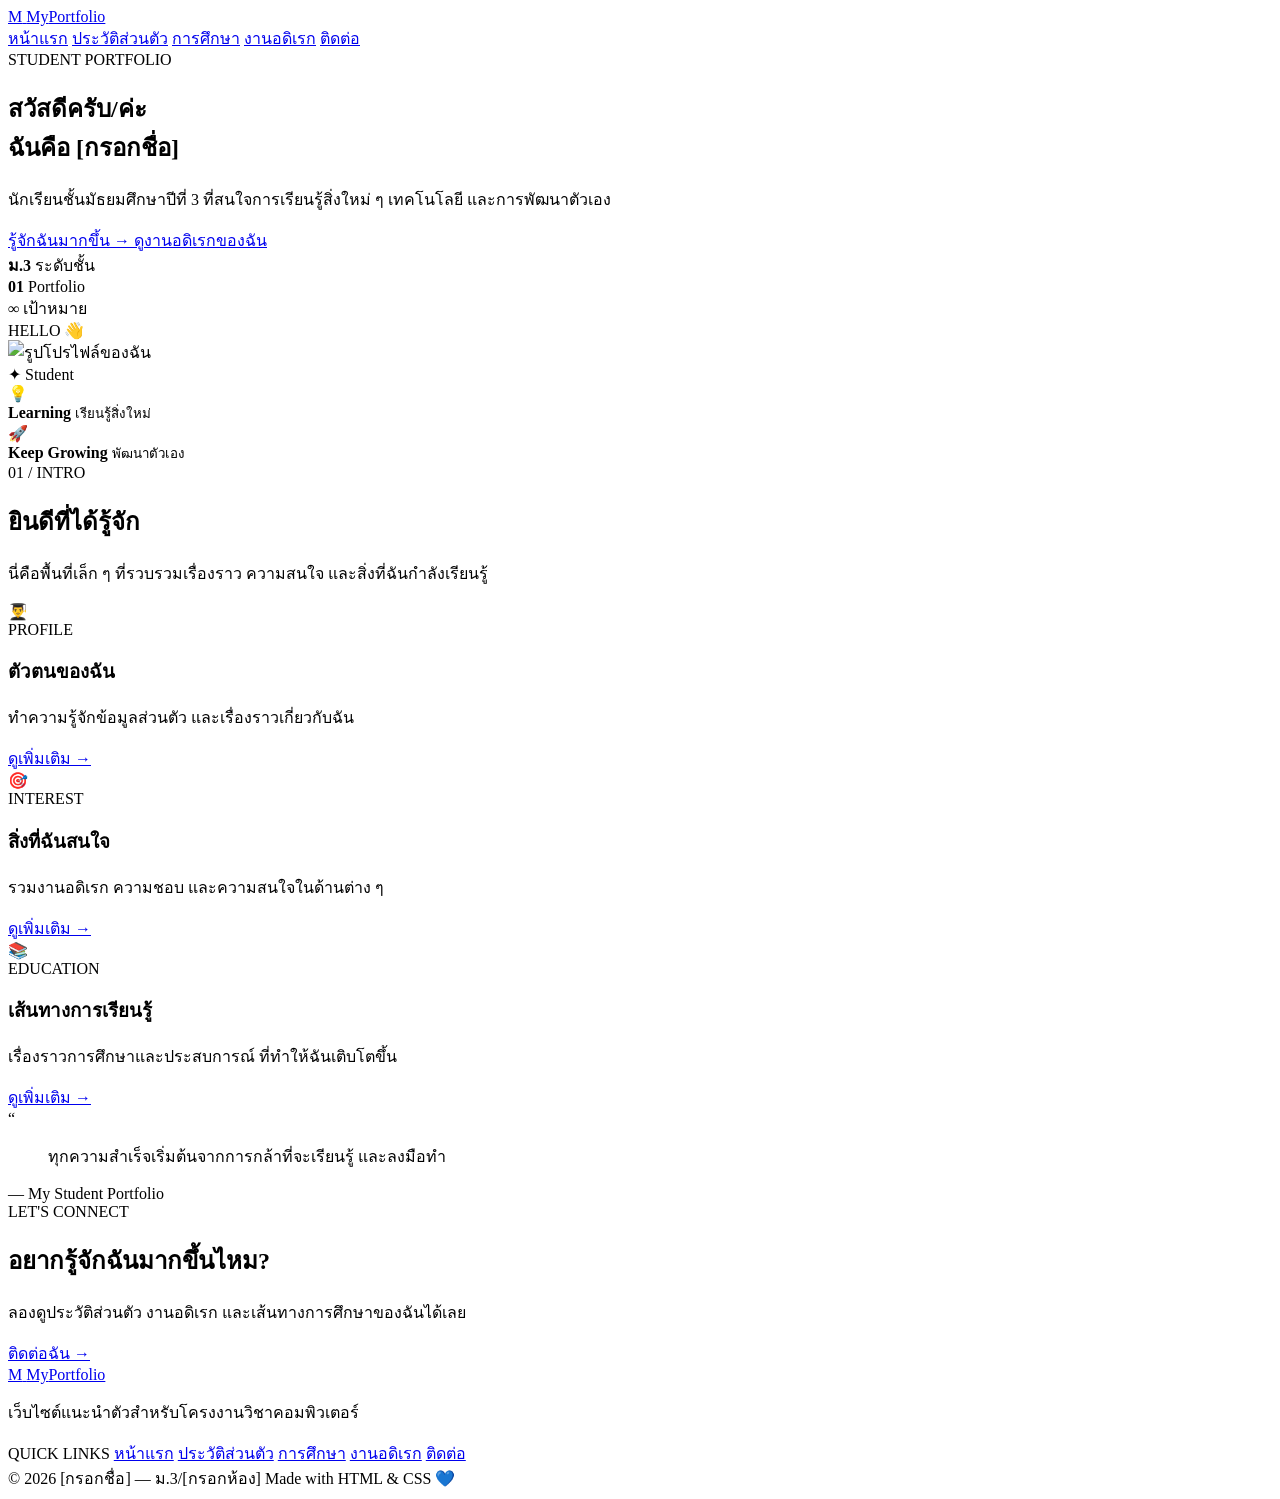
==== index.html @ 6205db33 "Create index.html" ====
<!DOCTYPE html>
<html lang="th">
<head>
    <meta charset="UTF-8">
    <meta name="viewport" content="width=device-width, initial-scale=1.0">
    <meta name="description" content="เว็บไซต์ Portfolio ส่วนตัวของนักเรียนชั้นมัธยมศึกษาปีที่ 3">
    <title>My Portfolio | หน้าแรก</title>
    <link rel="stylesheet" href="style.css">
</head>

<body>

    <header class="site-header">
        <nav class="navbar">
            <a href="index.html" class="logo">
                <span class="logo-mark">M</span>
                <span>My<span>Portfolio</span></span>
            </a>

            <div class="nav-links">
                <a href="index.html" class="active">หน้าแรก</a>
                <a href="profile.html">ประวัติส่วนตัว</a>
                <a href="education.html">การศึกษา</a>
                <a href="hobby.html">งานอดิเรก</a>
                <a href="contact.html">ติดต่อ</a>
            </div>
        </nav>
    </header>

    <main>

        <section class="hero section">
            <div class="hero-content">
                <div class="eyebrow">
                    <span class="status-dot"></span>
                    STUDENT PORTFOLIO
                </div>

                <h1>
                    สวัสดีครับ/ค่ะ<br>
                    ฉันคือ <span>[กรอกชื่อ]</span>
                </h1>

                <p class="hero-description">
                    นักเรียนชั้นมัธยมศึกษาปีที่ 3
                    ที่สนใจการเรียนรู้สิ่งใหม่ ๆ
                    เทคโนโลยี และการพัฒนาตัวเอง
                </p>

                <div class="hero-buttons">
                    <a href="profile.html" class="btn btn-primary">
                        รู้จักฉันมากขึ้น
                        <span>→</span>
                    </a>

                    <a href="hobby.html" class="btn btn-outline">
                        ดูงานอดิเรกของฉัน
                    </a>
                </div>

                <div class="hero-mini-stats">
                    <div>
                        <strong>ม.3</strong>
                        <span>ระดับชั้น</span>
                    </div>

                    <div>
                        <strong>01</strong>
                        <span>Portfolio</span>
                    </div>

                    <div>
                        <strong>∞</strong>
                        <span>เป้าหมาย</span>
                    </div>
                </div>
            </div>

            <div class="hero-visual">

                <div class="circle-decoration circle-one"></div>
                <div class="circle-decoration circle-two"></div>

                <div class="profile-frame">
                    <div class="profile-label">HELLO 👋</div>

                    <img
                        src="https://placehold.co/520x620/E3F2FD/0D47A1?text=PROFILE"
                        alt="รูปโปรไฟล์ของฉัน"
                    >

                    <div class="profile-badge">
                        <span>✦</span>
                        Student
                    </div>
                </div>

                <div class="floating-card card-top">
                    <span class="floating-icon">💡</span>
                    <div>
                        <strong>Learning</strong>
                        <small>เรียนรู้สิ่งใหม่</small>
                    </div>
                </div>

                <div class="floating-card card-bottom">
                    <span class="floating-icon">🚀</span>
                    <div>
                        <strong>Keep Growing</strong>
                        <small>พัฒนาตัวเอง</small>
                    </div>
                </div>

            </div>
        </section>

        <section class="quick-intro section-small">
            <div class="section-heading centered">
                <span class="section-number">01 / INTRO</span>
                <h2>ยินดีที่ได้รู้จัก</h2>
                <p>
                    นี่คือพื้นที่เล็ก ๆ ที่รวบรวมเรื่องราว
                    ความสนใจ และสิ่งที่ฉันกำลังเรียนรู้
                </p>
            </div>

            <div class="highlight-grid">

                <article class="highlight-card highlight-blue">
                    <span class="card-icon">👨‍🎓</span>
                    <div>
                        <span class="card-label">PROFILE</span>
                        <h3>ตัวตนของฉัน</h3>
                        <p>
                            ทำความรู้จักข้อมูลส่วนตัว
                            และเรื่องราวเกี่ยวกับฉัน
                        </p>
                    </div>
                    <a href="profile.html" class="arrow-link">
                        ดูเพิ่มเติม →
                    </a>
                </article>

                <article class="highlight-card highlight-light">
                    <span class="card-icon">🎯</span>
                    <div>
                        <span class="card-label">INTEREST</span>
                        <h3>สิ่งที่ฉันสนใจ</h3>
                        <p>
                            รวมงานอดิเรก ความชอบ
                            และความสนใจในด้านต่าง ๆ
                        </p>
                    </div>
                    <a href="hobby.html" class="arrow-link">
                        ดูเพิ่มเติม →
                    </a>
                </article>

                <article class="highlight-card highlight-dark">
                    <span class="card-icon">📚</span>
                    <div>
                        <span class="card-label">EDUCATION</span>
                        <h3>เส้นทางการเรียนรู้</h3>
                        <p>
                            เรื่องราวการศึกษาและประสบการณ์
                            ที่ทำให้ฉันเติบโตขึ้น
                        </p>
                    </div>
                    <a href="education.html" class="arrow-link">
                        ดูเพิ่มเติม →
                    </a>
                </article>

            </div>
        </section>

        <section class="quote-section">
            <div class="quote-content">
                <span class="quote-mark">“</span>
                <blockquote>
                    ทุกความสำเร็จเริ่มต้นจากการกล้าที่จะเรียนรู้
                    และลงมือทำ
                </blockquote>
                <span class="quote-author">— My Student Portfolio</span>
            </div>
        </section>

        <section class="cta-section section">
            <div>
                <span class="section-number light-number">LET'S CONNECT</span>
                <h2>อยากรู้จักฉันมากขึ้นไหม?</h2>
                <p>
                    ลองดูประวัติส่วนตัว งานอดิเรก
                    และเส้นทางการศึกษาของฉันได้เลย
                </p>
            </div>

            <a href="contact.html" class="btn btn-white">
                ติดต่อฉัน →
            </a>
        </section>

    </main>

    <footer class="footer">
        <div class="footer-main">
            <div>
                <a href="index.html" class="logo footer-logo">
                    <span class="logo-mark">M</span>
                    <span>My<span>Portfolio</span></span>
                </a>
                <p>
                    เว็บไซต์แนะนำตัวสำหรับโครงงานวิชาคอมพิวเตอร์
                </p>
            </div>

            <div class="footer-links">
                <span>QUICK LINKS</span>
                <a href="index.html">หน้าแรก</a>
                <a href="profile.html">ประวัติส่วนตัว</a>
                <a href="education.html">การศึกษา</a>
                <a href="hobby.html">งานอดิเรก</a>
                <a href="contact.html">ติดต่อ</a>
            </div>
        </div>

        <div class="footer-bottom">
            <span>© 2026 [กรอกชื่อ] — ม.3/[กรอกห้อง]</span>
            <span>Made with HTML & CSS 💙</span>
        </div>
    </footer>

</body>
</html>
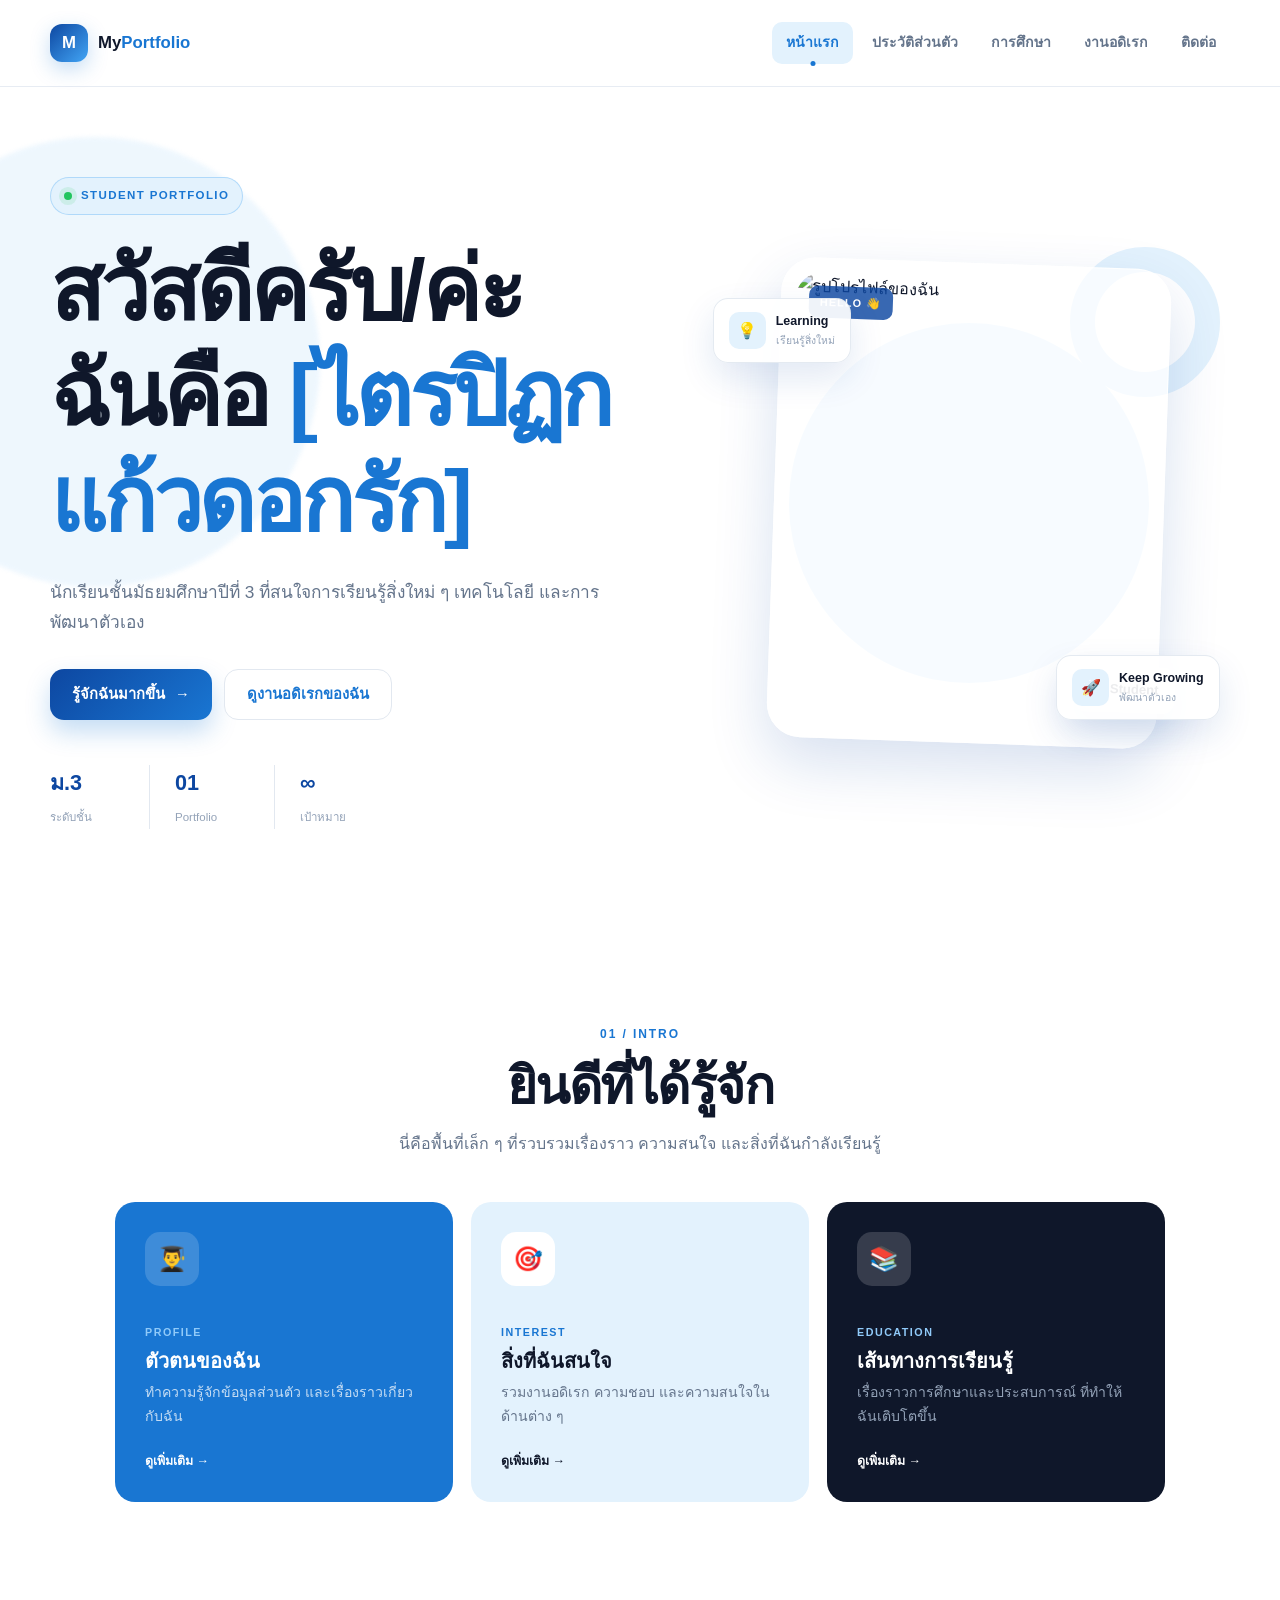
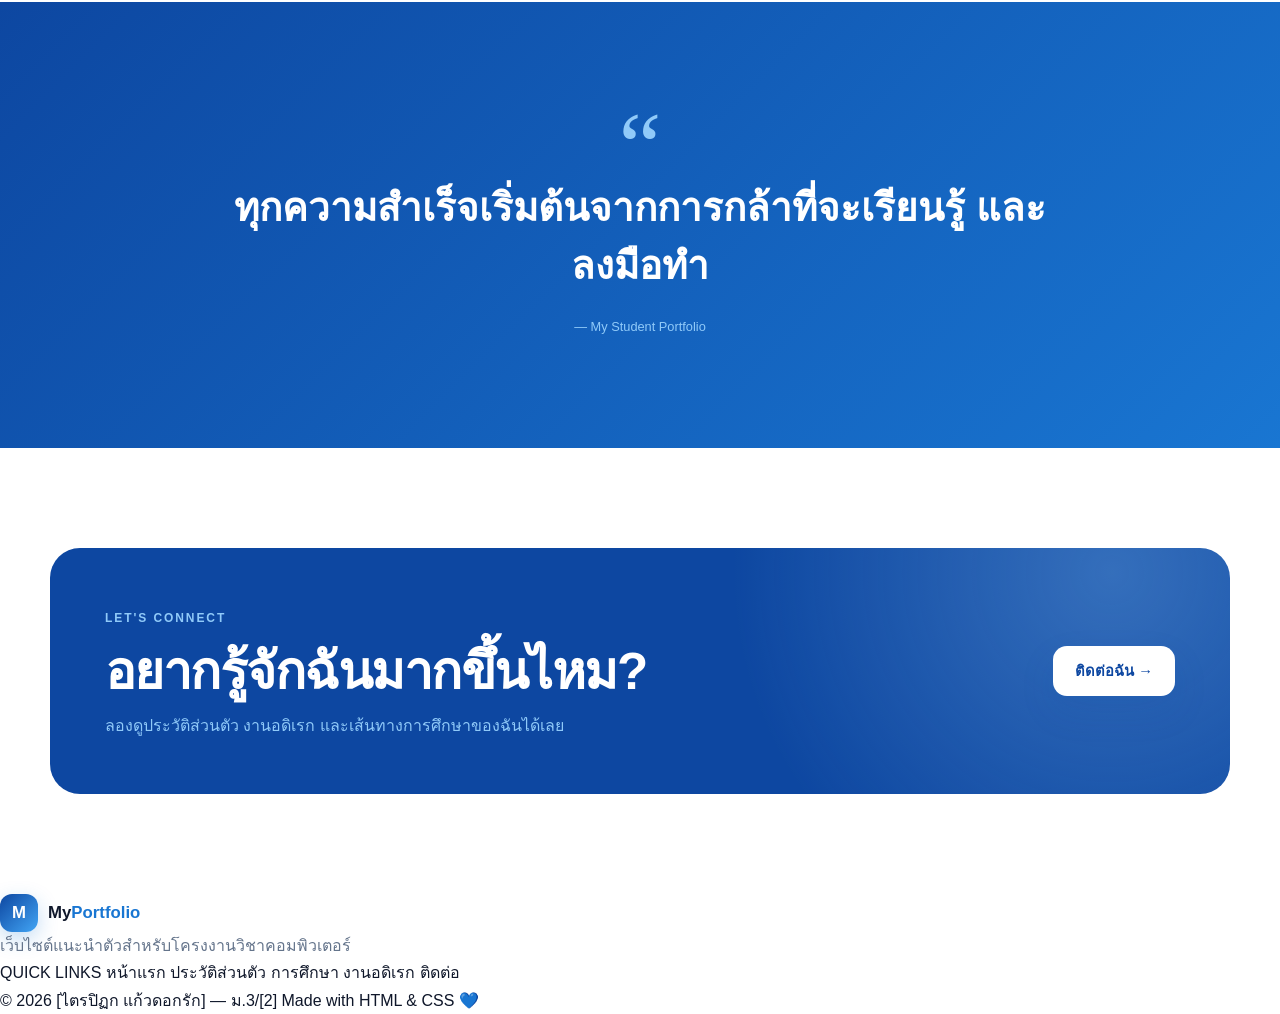
==== commit 35d1e071: "Update index.html" ====
--- a/index.html
+++ b/index.html
@@ -38,7 +38,7 @@
 
                 <h1>
                     สวัสดีครับ/ค่ะ<br>
-                    ฉันคือ <span>[กรอกชื่อ]</span>
+                    ฉันคือ <span>[ไตรปิฏก แก้วดอกรัก]</span>
                 </h1>
 
                 <p class="hero-description">
@@ -225,7 +225,7 @@
         </div>
 
         <div class="footer-bottom">
-            <span>© 2026 [กรอกชื่อ] — ม.3/[กรอกห้อง]</span>
+            <span>© 2026 [ไตรปิฏก แก้วดอกรัก] — ม.3/[2]</span>
             <span>Made with HTML & CSS 💙</span>
         </div>
     </footer>
--- a/style.css
+++ b/style.css
@@ -0,0 +1,877 @@
+/* =========================================================
+   MY PORTFOLIO
+   Modern Student Portfolio Website
+   HTML5 + CSS3
+   ========================================================= */
+
+
+/* =========================================================
+   01. VARIABLES
+   ========================================================= */
+
+:root {
+    --blue-900: #0D47A1;
+    --blue-800: #1565C0;
+    --blue-700: #1976D2;
+    --blue-500: #42A5F5;
+    --blue-300: #90CAF9;
+    --blue-100: #E3F2FD;
+
+    --white: #FFFFFF;
+    --gray-50: #F8FAFC;
+    --gray-100: #F1F5F9;
+    --gray-200: #E2E8F0;
+    --gray-400: #94A3B8;
+    --gray-500: #64748B;
+    --gray-700: #334155;
+    --gray-900: #0F172A;
+
+    --shadow-sm: 0 4px 15px rgba(13, 71, 161, 0.08);
+    --shadow-md: 0 15px 35px rgba(13, 71, 161, 0.12);
+    --shadow-lg: 0 25px 60px rgba(13, 71, 161, 0.16);
+
+    --radius-sm: 12px;
+    --radius-md: 20px;
+    --radius-lg: 30px;
+
+    --max-width: 1180px;
+
+    --transition: 0.3s ease;
+}
+
+
+/* =========================================================
+   02. RESET
+   ========================================================= */
+
+* {
+    margin: 0;
+    padding: 0;
+    box-sizing: border-box;
+}
+
+html {
+    scroll-behavior: smooth;
+}
+
+body {
+    font-family:
+        "Segoe UI",
+        Tahoma,
+        Arial,
+        sans-serif;
+
+    color: var(--gray-900);
+    background: var(--white);
+    line-height: 1.7;
+    overflow-x: hidden;
+}
+
+img {
+    display: block;
+    max-width: 100%;
+}
+
+a {
+    color: inherit;
+    text-decoration: none;
+}
+
+button,
+a {
+    -webkit-tap-highlight-color: transparent;
+}
+
+::selection {
+    color: var(--white);
+    background: var(--blue-700);
+}
+
+
+/* =========================================================
+   03. GLOBAL
+   ========================================================= */
+
+.section {
+    width: min(100% - 40px, var(--max-width));
+    margin-inline: auto;
+}
+
+.section-small {
+    width: min(100% - 40px, 1050px);
+    margin-inline: auto;
+}
+
+.section-number {
+    display: inline-block;
+    margin-bottom: 12px;
+
+    color: var(--blue-700);
+    font-size: 0.75rem;
+    font-weight: 800;
+    letter-spacing: 0.16em;
+}
+
+.light-number {
+    color: var(--blue-300);
+}
+
+.section-heading {
+    margin-bottom: 45px;
+}
+
+.section-heading.centered {
+    max-width: 650px;
+    margin-inline: auto;
+    text-align: center;
+}
+
+.section-heading h2,
+.section-heading h3 {
+    margin-bottom: 12px;
+}
+
+.section-heading p {
+    color: var(--gray-500);
+}
+
+h1,
+h2,
+h3 {
+    line-height: 1.2;
+}
+
+h1 {
+    font-size: clamp(2.8rem, 7vw, 5.5rem);
+    letter-spacing: -0.04em;
+}
+
+h2 {
+    font-size: clamp(2rem, 4vw, 3.3rem);
+    letter-spacing: -0.03em;
+}
+
+h3 {
+    font-size: 1.25rem;
+}
+
+p {
+    color: var(--gray-500);
+}
+
+
+/* =========================================================
+   04. NAVIGATION
+   ========================================================= */
+
+.site-header {
+    position: sticky;
+    top: 0;
+    z-index: 1000;
+
+    padding: 14px 20px;
+
+    background: rgba(255, 255, 255, 0.82);
+    border-bottom: 1px solid rgba(226, 232, 240, 0.8);
+
+    backdrop-filter: blur(18px);
+    -webkit-backdrop-filter: blur(18px);
+}
+
+.navbar {
+    width: min(100%, var(--max-width));
+    min-height: 58px;
+    margin-inline: auto;
+
+    display: flex;
+    align-items: center;
+    justify-content: space-between;
+    gap: 25px;
+}
+
+.logo {
+    display: inline-flex;
+    align-items: center;
+    gap: 10px;
+
+    color: var(--gray-900);
+    font-size: 1.05rem;
+    font-weight: 800;
+    white-space: nowrap;
+}
+
+.logo > span:last-child > span {
+    color: var(--blue-700);
+}
+
+.logo-mark {
+    width: 38px;
+    height: 38px;
+
+    display: grid;
+    place-items: center;
+
+    color: var(--white);
+    background: linear-gradient(
+        135deg,
+        var(--blue-900),
+        var(--blue-500)
+    );
+
+    border-radius: 12px;
+
+    box-shadow:
+        0 7px 20px rgba(25, 118, 210, 0.25);
+}
+
+.nav-links {
+    display: flex;
+    align-items: center;
+    gap: 5px;
+}
+
+.nav-links a {
+    position: relative;
+
+    padding: 9px 14px;
+
+    color: var(--gray-500);
+    font-size: 0.88rem;
+    font-weight: 600;
+
+    border-radius: 10px;
+
+    transition:
+        color var(--transition),
+        background var(--transition);
+}
+
+.nav-links a:hover,
+.nav-links a.active {
+    color: var(--blue-700);
+    background: var(--blue-100);
+}
+
+.nav-links a.active::after {
+    content: "";
+
+    position: absolute;
+    left: 50%;
+    bottom: -2px;
+
+    width: 5px;
+    height: 5px;
+
+    background: var(--blue-700);
+    border-radius: 50%;
+
+    transform: translateX(-50%);
+}
+
+
+/* =========================================================
+   05. BUTTONS
+   ========================================================= */
+
+.btn {
+    min-height: 50px;
+    padding: 12px 22px;
+
+    display: inline-flex;
+    align-items: center;
+    justify-content: center;
+    gap: 10px;
+
+    border-radius: 14px;
+
+    font-weight: 700;
+    font-size: 0.92rem;
+
+    transition:
+        transform var(--transition),
+        box-shadow var(--transition),
+        background var(--transition),
+        color var(--transition);
+}
+
+.btn:hover {
+    transform: translateY(-3px);
+}
+
+.btn-primary {
+    color: var(--white);
+
+    background:
+        linear-gradient(
+            135deg,
+            var(--blue-900),
+            var(--blue-700)
+        );
+
+    box-shadow:
+        0 12px 25px rgba(25, 118, 210, 0.25);
+}
+
+.btn-primary:hover {
+    box-shadow:
+        0 17px 32px rgba(25, 118, 210, 0.32);
+}
+
+.btn-outline {
+    color: var(--blue-700);
+    background: var(--white);
+    border: 1px solid var(--gray-200);
+}
+
+.btn-outline:hover {
+    border-color: var(--blue-300);
+    background: var(--blue-100);
+}
+
+.btn-white {
+    color: var(--blue-900);
+    background: var(--white);
+
+    box-shadow: var(--shadow-md);
+}
+
+.btn-white:hover {
+    background: var(--blue-100);
+}
+
+
+/* =========================================================
+   06. HERO
+   ========================================================= */
+
+.hero {
+    min-height: 720px;
+    padding-top: 90px;
+    padding-bottom: 90px;
+
+    display: grid;
+    grid-template-columns: 1.05fr 0.95fr;
+    align-items: center;
+    gap: 80px;
+
+    position: relative;
+}
+
+.hero::before {
+    content: "";
+
+    position: absolute;
+    top: 50px;
+    left: -180px;
+
+    width: 450px;
+    height: 450px;
+
+    background: var(--blue-100);
+    border-radius: 50%;
+
+    filter: blur(2px);
+    opacity: 0.6;
+
+    z-index: -1;
+}
+
+.eyebrow {
+    width: fit-content;
+
+    display: flex;
+    align-items: center;
+    gap: 9px;
+
+    margin-bottom: 22px;
+    padding: 8px 13px;
+
+    color: var(--blue-700);
+    background: var(--blue-100);
+
+    border: 1px solid rgba(144, 202, 249, 0.6);
+    border-radius: 100px;
+
+    font-size: 0.72rem;
+    font-weight: 800;
+    letter-spacing: 0.12em;
+}
+
+.status-dot {
+    width: 8px;
+    height: 8px;
+
+    background: #22C55E;
+    border-radius: 50%;
+
+    box-shadow:
+        0 0 0 5px rgba(34, 197, 94, 0.12);
+}
+
+.hero h1 {
+    margin-bottom: 25px;
+}
+
+.hero h1 span {
+    color: var(--blue-700);
+}
+
+.hero-description {
+    max-width: 570px;
+
+    margin-bottom: 32px;
+
+    font-size: 1.08rem;
+}
+
+.hero-buttons {
+    display: flex;
+    flex-wrap: wrap;
+    gap: 12px;
+
+    margin-bottom: 45px;
+}
+
+.hero-mini-stats {
+    display: flex;
+    gap: 0;
+}
+
+.hero-mini-stats > div {
+    min-width: 100px;
+    padding-right: 25px;
+    margin-right: 25px;
+
+    border-right: 1px solid var(--gray-200);
+}
+
+.hero-mini-stats > div:last-child {
+    padding-right: 0;
+    margin-right: 0;
+    border-right: none;
+}
+
+.hero-mini-stats strong {
+    display: block;
+
+    color: var(--blue-900);
+    font-size: 1.35rem;
+}
+
+.hero-mini-stats span {
+    color: var(--gray-400);
+    font-size: 0.72rem;
+}
+
+
+/* =========================================================
+   07. HERO VISUAL
+   ========================================================= */
+
+.hero-visual {
+    min-height: 570px;
+
+    position: relative;
+
+    display: grid;
+    place-items: center;
+}
+
+.profile-frame {
+    width: min(390px, 80%);
+
+    position: relative;
+    z-index: 2;
+
+    padding: 14px;
+
+    background: rgba(255, 255, 255, 0.7);
+
+    border: 1px solid rgba(255, 255, 255, 0.9);
+    border-radius: 34px;
+
+    box-shadow: var(--shadow-lg);
+
+    transform: rotate(2deg);
+
+    transition:
+        transform var(--transition),
+        box-shadow var(--transition);
+}
+
+.profile-frame:hover {
+    transform: rotate(0deg) translateY(-8px);
+
+    box-shadow:
+        0 30px 70px rgba(13, 71, 161, 0.2);
+}
+
+.profile-frame img {
+    width: 100%;
+    aspect-ratio: 4 / 5;
+
+    object-fit: cover;
+
+    border-radius: 25px;
+}
+
+.profile-label {
+    position: absolute;
+    top: 27px;
+    left: 27px;
+
+    z-index: 3;
+
+    padding: 7px 11px;
+
+    color: var(--white);
+    background: rgba(13, 71, 161, 0.82);
+
+    border-radius: 9px;
+
+    font-size: 0.68rem;
+    font-weight: 800;
+    letter-spacing: 0.1em;
+}
+
+.profile-badge {
+    position: absolute;
+    right: -18px;
+    bottom: 35px;
+
+    display: flex;
+    align-items: center;
+    gap: 8px;
+
+    padding: 12px 16px;
+
+    color: var(--gray-900);
+    background: var(--white);
+
+    border-radius: 12px;
+
+    box-shadow: var(--shadow-md);
+
+    font-size: 0.82rem;
+    font-weight: 800;
+}
+
+.profile-badge span {
+    color: var(--blue-500);
+}
+
+.circle-decoration {
+    position: absolute;
+
+    border-radius: 50%;
+}
+
+.circle-one {
+    width: 360px;
+    height: 360px;
+
+    background:
+        linear-gradient(
+            135deg,
+            var(--blue-100),
+            rgba(144, 202, 249, 0.25)
+        );
+}
+
+.circle-two {
+    width: 150px;
+    height: 150px;
+
+    right: 2%;
+    top: 5%;
+
+    border: 25px solid var(--blue-100);
+}
+
+.floating-card {
+    position: absolute;
+    z-index: 5;
+
+    display: flex;
+    align-items: center;
+    gap: 10px;
+
+    padding: 12px 15px;
+
+    background: rgba(255, 255, 255, 0.92);
+
+    border: 1px solid rgba(226, 232, 240, 0.9);
+    border-radius: 15px;
+
+    box-shadow: var(--shadow-md);
+
+    animation: floating 4s ease-in-out infinite;
+}
+
+.card-top {
+    top: 14%;
+    left: 1%;
+}
+
+.card-bottom {
+    right: 2%;
+    bottom: 12%;
+    animation-delay: -2s;
+}
+
+.floating-icon {
+    width: 37px;
+    height: 37px;
+
+    display: grid;
+    place-items: center;
+
+    background: var(--blue-100);
+    border-radius: 10px;
+}
+
+.floating-card strong,
+.floating-card small {
+    display: block;
+}
+
+.floating-card strong {
+    font-size: 0.78rem;
+}
+
+.floating-card small {
+    color: var(--gray-400);
+    font-size: 0.65rem;
+}
+
+@keyframes floating {
+    0%,
+    100% {
+        transform: translateY(0);
+    }
+
+    50% {
+        transform: translateY(-9px);
+    }
+}
+
+
+/* =========================================================
+   08. HIGHLIGHTS
+   ========================================================= */
+
+.quick-intro {
+    padding-top: 100px;
+    padding-bottom: 100px;
+}
+
+.highlight-grid {
+    display: grid;
+    grid-template-columns: repeat(3, 1fr);
+    gap: 18px;
+}
+
+.highlight-card {
+    min-height: 300px;
+
+    padding: 30px;
+
+    position: relative;
+
+    display: flex;
+    flex-direction: column;
+    justify-content: space-between;
+
+    border-radius: var(--radius-md);
+
+    overflow: hidden;
+
+    transition:
+        transform var(--transition),
+        box-shadow var(--transition);
+}
+
+.highlight-card:hover {
+    transform: translateY(-8px);
+    box-shadow: var(--shadow-md);
+}
+
+.highlight-blue {
+    color: var(--white);
+    background: var(--blue-700);
+}
+
+.highlight-blue p {
+    color: rgba(255, 255, 255, 0.75);
+}
+
+.highlight-blue .card-label {
+    color: var(--blue-300);
+}
+
+.highlight-light {
+    background: var(--blue-100);
+}
+
+.highlight-dark {
+    color: var(--white);
+    background: var(--gray-900);
+}
+
+.highlight-dark p {
+    color: var(--gray-400);
+}
+
+.highlight-dark .card-label {
+    color: var(--blue-300);
+}
+
+.card-icon {
+    width: 54px;
+    height: 54px;
+
+    display: grid;
+    place-items: center;
+
+    margin-bottom: 35px;
+
+    background: rgba(255, 255, 255, 0.16);
+    border-radius: 15px;
+
+    font-size: 1.5rem;
+}
+
+.highlight-light .card-icon {
+    background: var(--white);
+}
+
+.card-label {
+    display: block;
+    margin-bottom: 7px;
+
+    color: var(--blue-700);
+
+    font-size: 0.67rem;
+    font-weight: 800;
+    letter-spacing: 0.14em;
+}
+
+.highlight-card h3 {
+    margin-bottom: 8px;
+}
+
+.highlight-card p {
+    font-size: 0.88rem;
+}
+
+.arrow-link {
+    width: fit-content;
+
+    margin-top: 20px;
+
+    font-size: 0.78rem;
+    font-weight: 800;
+}
+
+.highlight-card .arrow-link:hover {
+    text-decoration: underline;
+}
+
+
+/* =========================================================
+   09. QUOTE
+   ========================================================= */
+
+.quote-section {
+    padding: 110px 20px;
+
+    background:
+        linear-gradient(
+            135deg,
+            var(--blue-900),
+            var(--blue-700)
+        );
+
+    color: var(--white);
+
+    text-align: center;
+}
+
+.quote-content {
+    width: min(100%, 850px);
+    margin-inline: auto;
+}
+
+.quote-mark {
+    display: block;
+
+    color: var(--blue-300);
+    font-family: Georgia, serif;
+    font-size: 6rem;
+    line-height: 0.7;
+}
+
+blockquote {
+    font-size: clamp(1.5rem, 3vw, 2.4rem);
+    font-weight: 700;
+    line-height: 1.5;
+}
+
+.quote-author {
+    display: block;
+    margin-top: 22px;
+
+    color: var(--blue-300);
+    font-size: 0.8rem;
+}
+
+
+/* =========================================================
+   10. CTA
+   ========================================================= */
+
+.cta-section {
+    margin-top: 100px;
+    margin-bottom: 100px;
+
+    padding: 55px;
+
+    display: flex;
+    align-items: center;
+    justify-content: space-between;
+    gap: 35px;
+
+    color: var(--white);
+
+    background:
+        radial-gradient(
+            circle at 90% 10%,
+            rgba(144, 202, 249, 0.3),
+            transparent 35%
+        ),
+        var(--blue-900);
+
+    border-radius: var(--radius-lg);
+    overflow: hidden;
+}
+
+.cta-section h2 {
+    margin-bottom: 10px;
+}
+
+.cta-section p {
+    max-width: 570px;
+    color: var(--blue-300);
+}
+
+
+/* =========================================================
+   11. PAGE HERO
+   ========================================================= */
+
+.page-hero {
+    padding: 100px 0 90px;
+
+    background:
+        radial-gradient(
+            circle at 85% 30%,
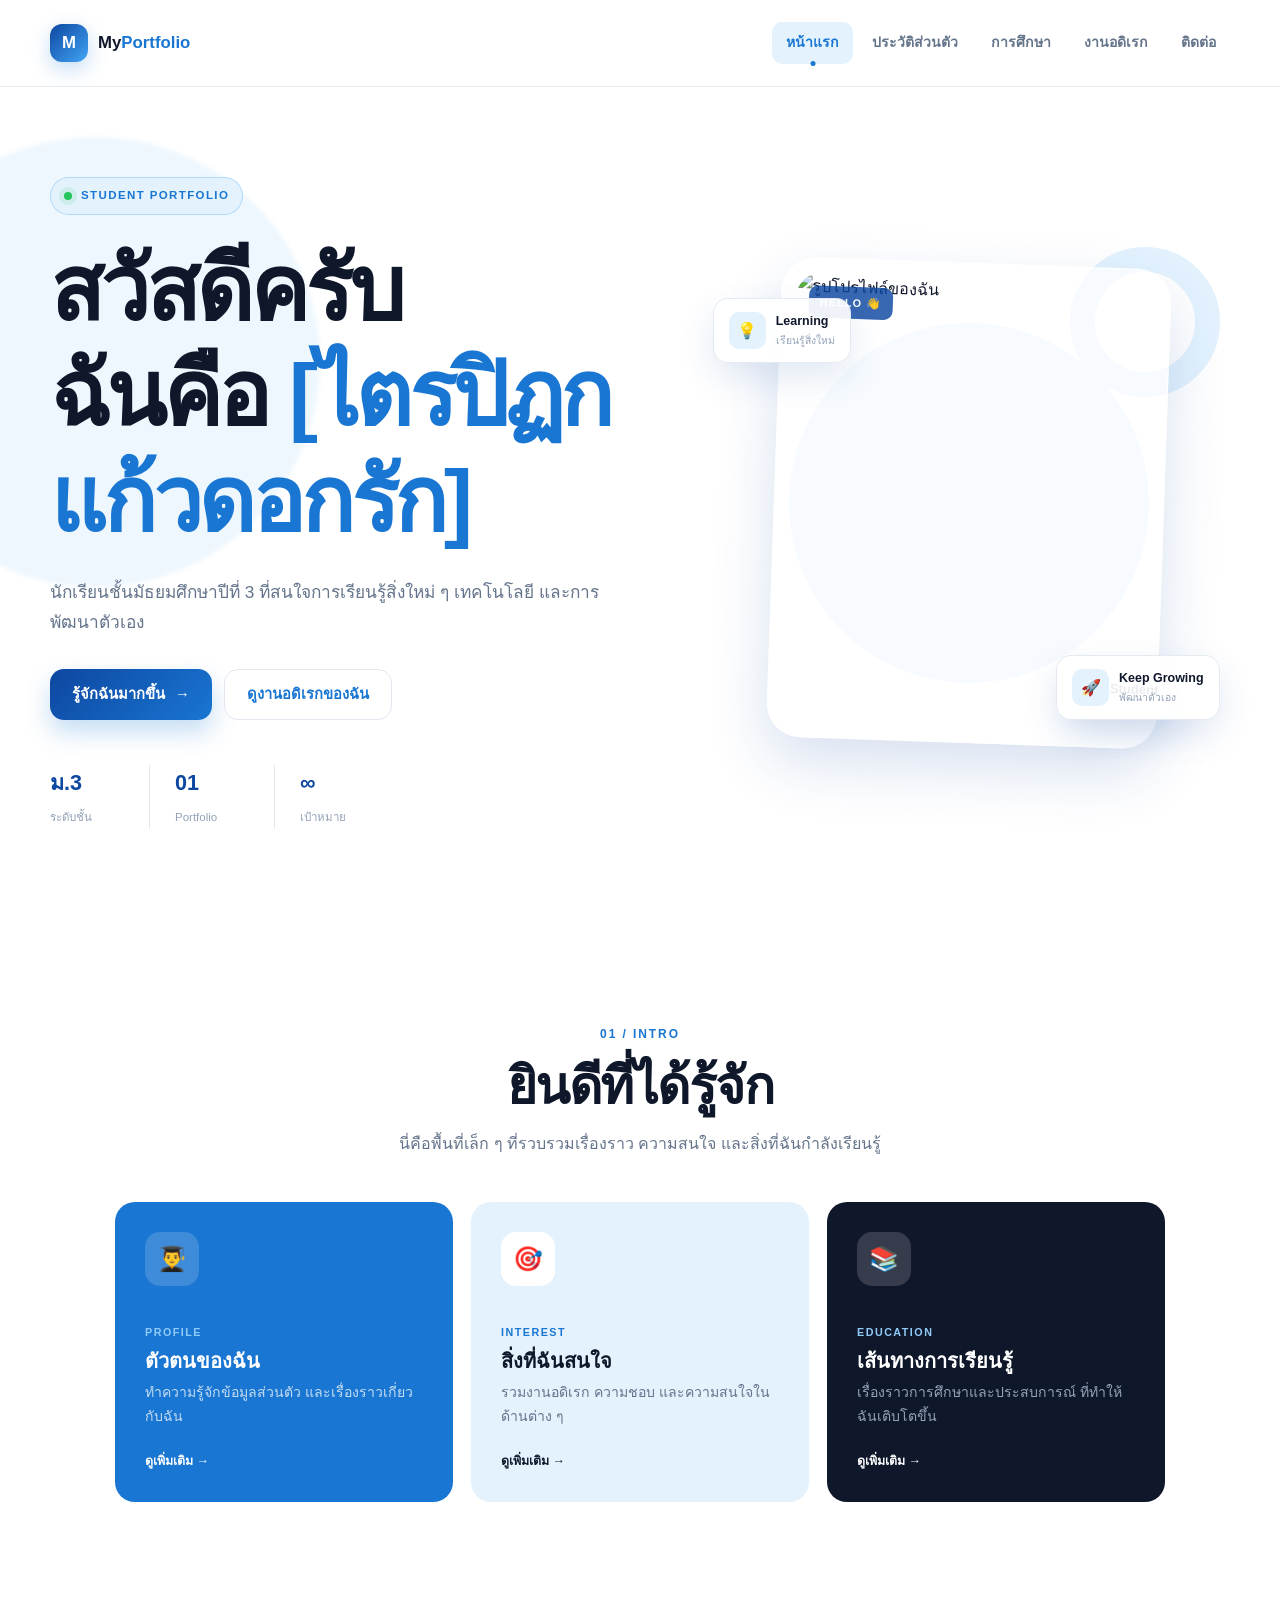
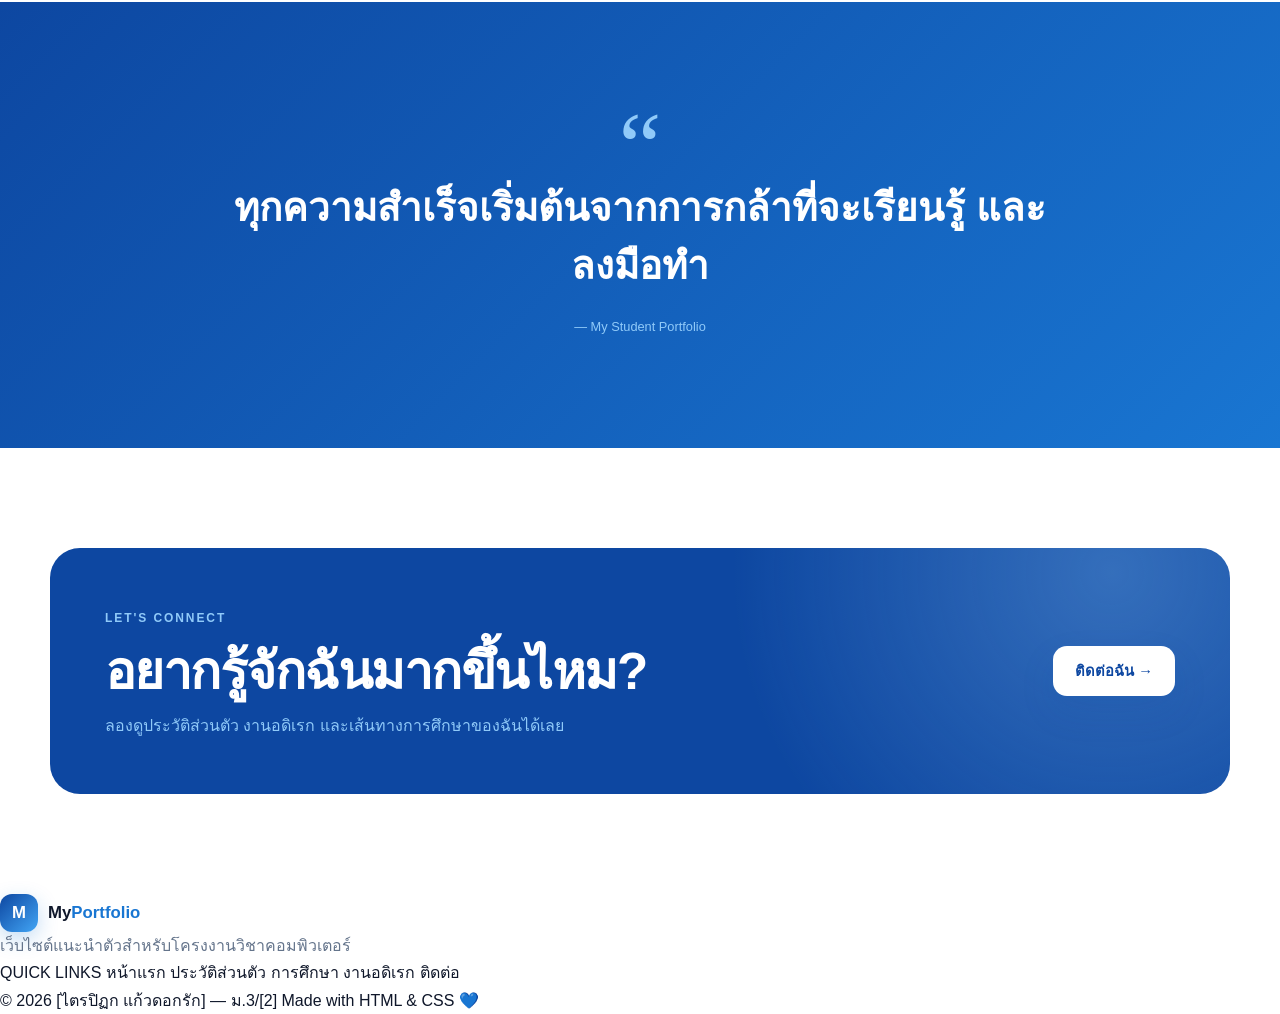
==== commit 96f36a5d: "Update index.html" ====
--- a/index.html
+++ b/index.html
@@ -37,7 +37,7 @@
                 </div>
 
                 <h1>
-                    สวัสดีครับ/ค่ะ<br>
+                    สวัสดีครับ<br>
                     ฉันคือ <span>[ไตรปิฏก แก้วดอกรัก]</span>
                 </h1>
 
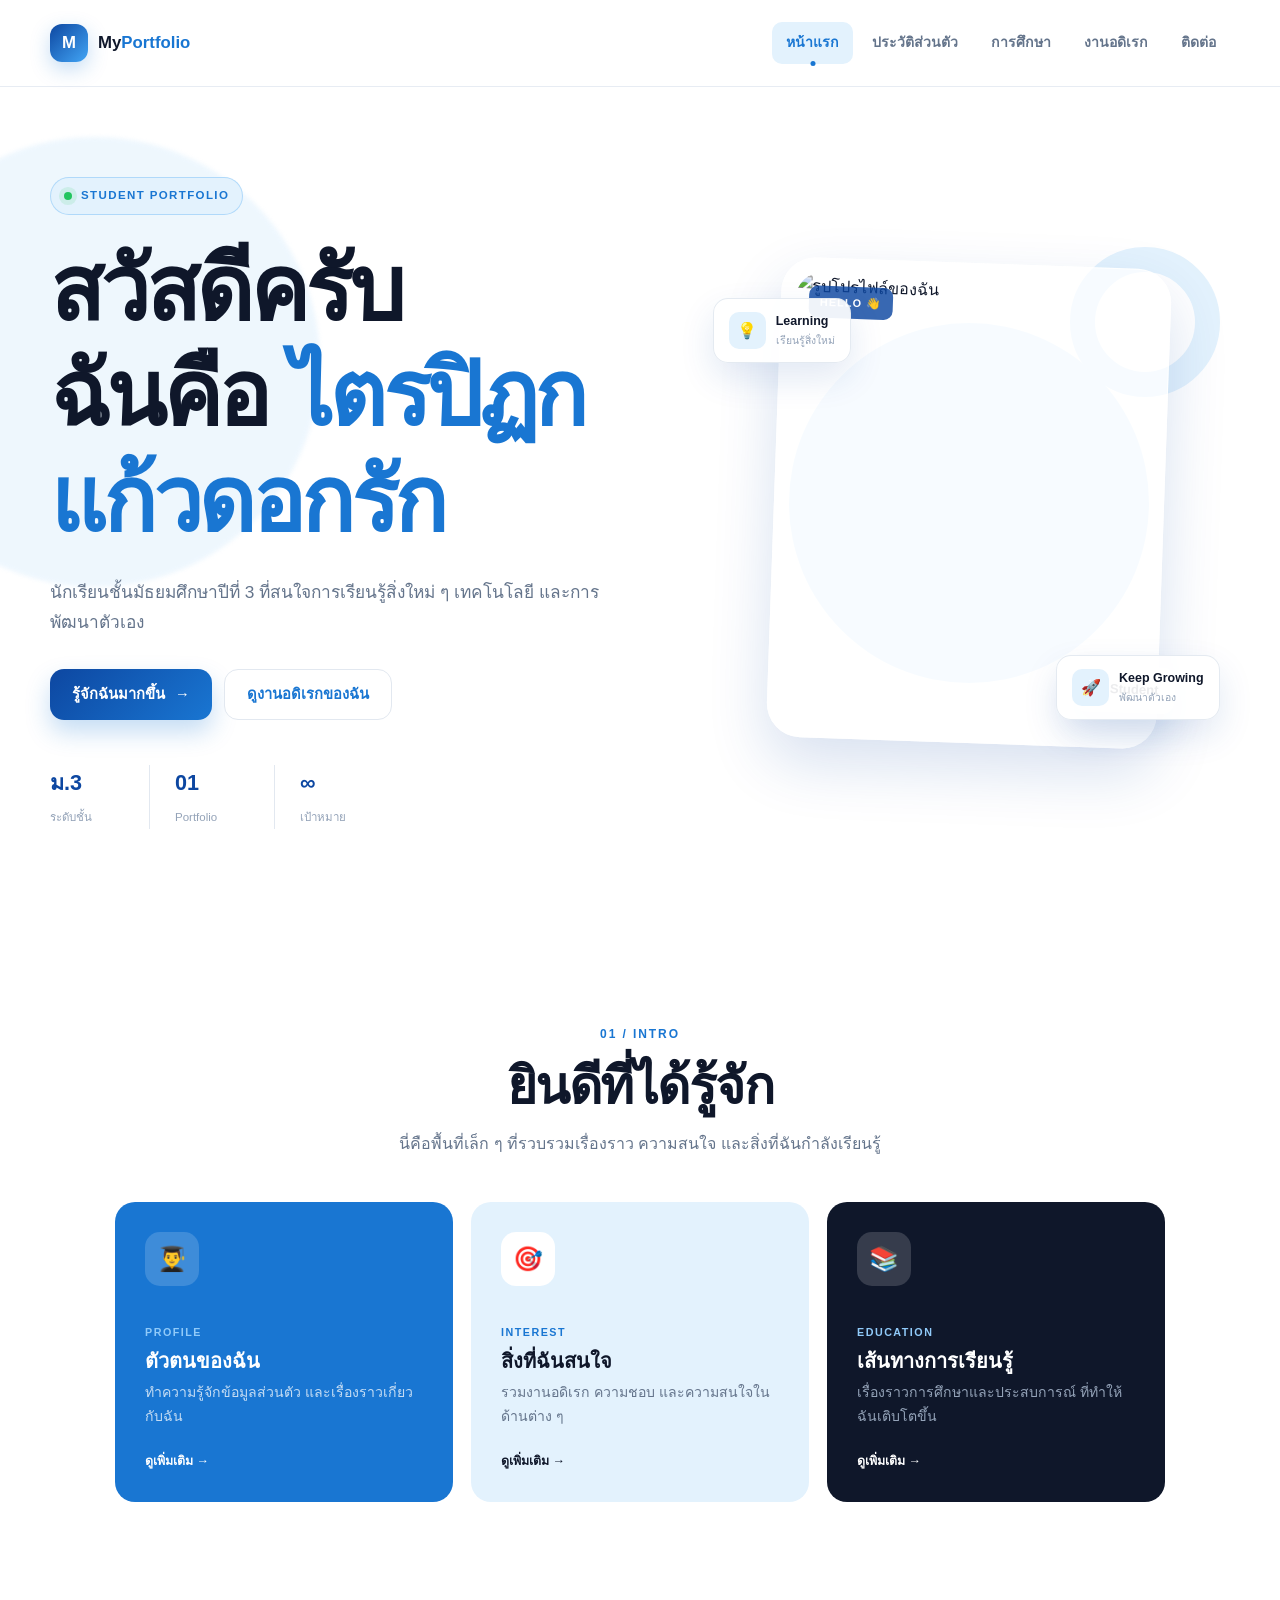
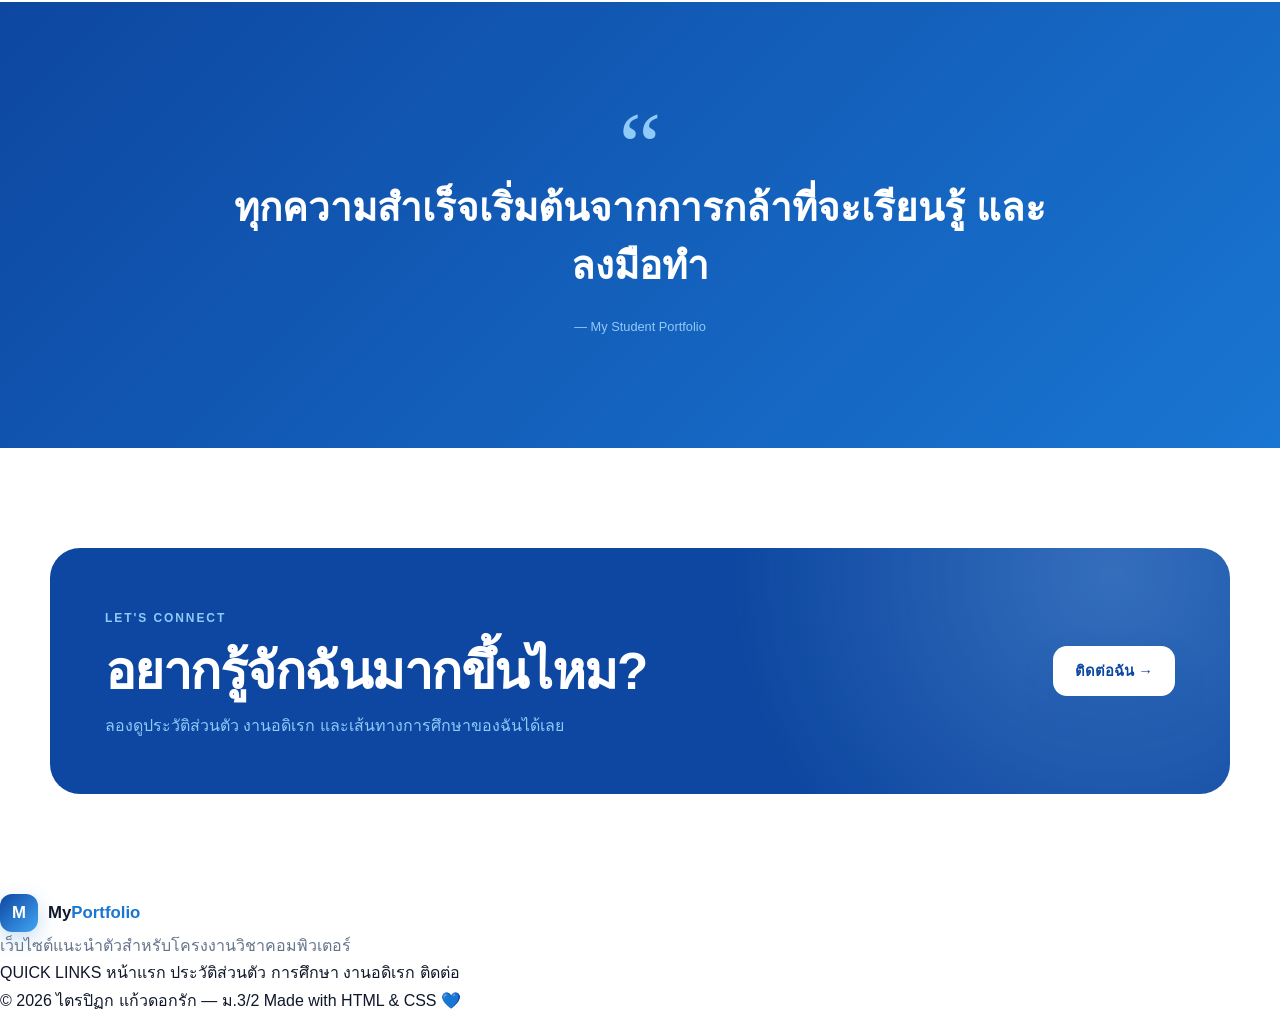
==== commit ba54f311: "Update index.html" ====
--- a/index.html
+++ b/index.html
@@ -38,7 +38,7 @@
 
                 <h1>
                     สวัสดีครับ<br>
-                    ฉันคือ <span>[ไตรปิฏก แก้วดอกรัก]</span>
+                    ฉันคือ <span>ไตรปิฏก แก้วดอกรัก</span>
                 </h1>
 
                 <p class="hero-description">
@@ -225,7 +225,7 @@
         </div>
 
         <div class="footer-bottom">
-            <span>© 2026 [ไตรปิฏก แก้วดอกรัก] — ม.3/[2]</span>
+            <span>© 2026 ไตรปิฏก แก้วดอกรัก — ม.3/2</span>
             <span>Made with HTML & CSS 💙</span>
         </div>
     </footer>
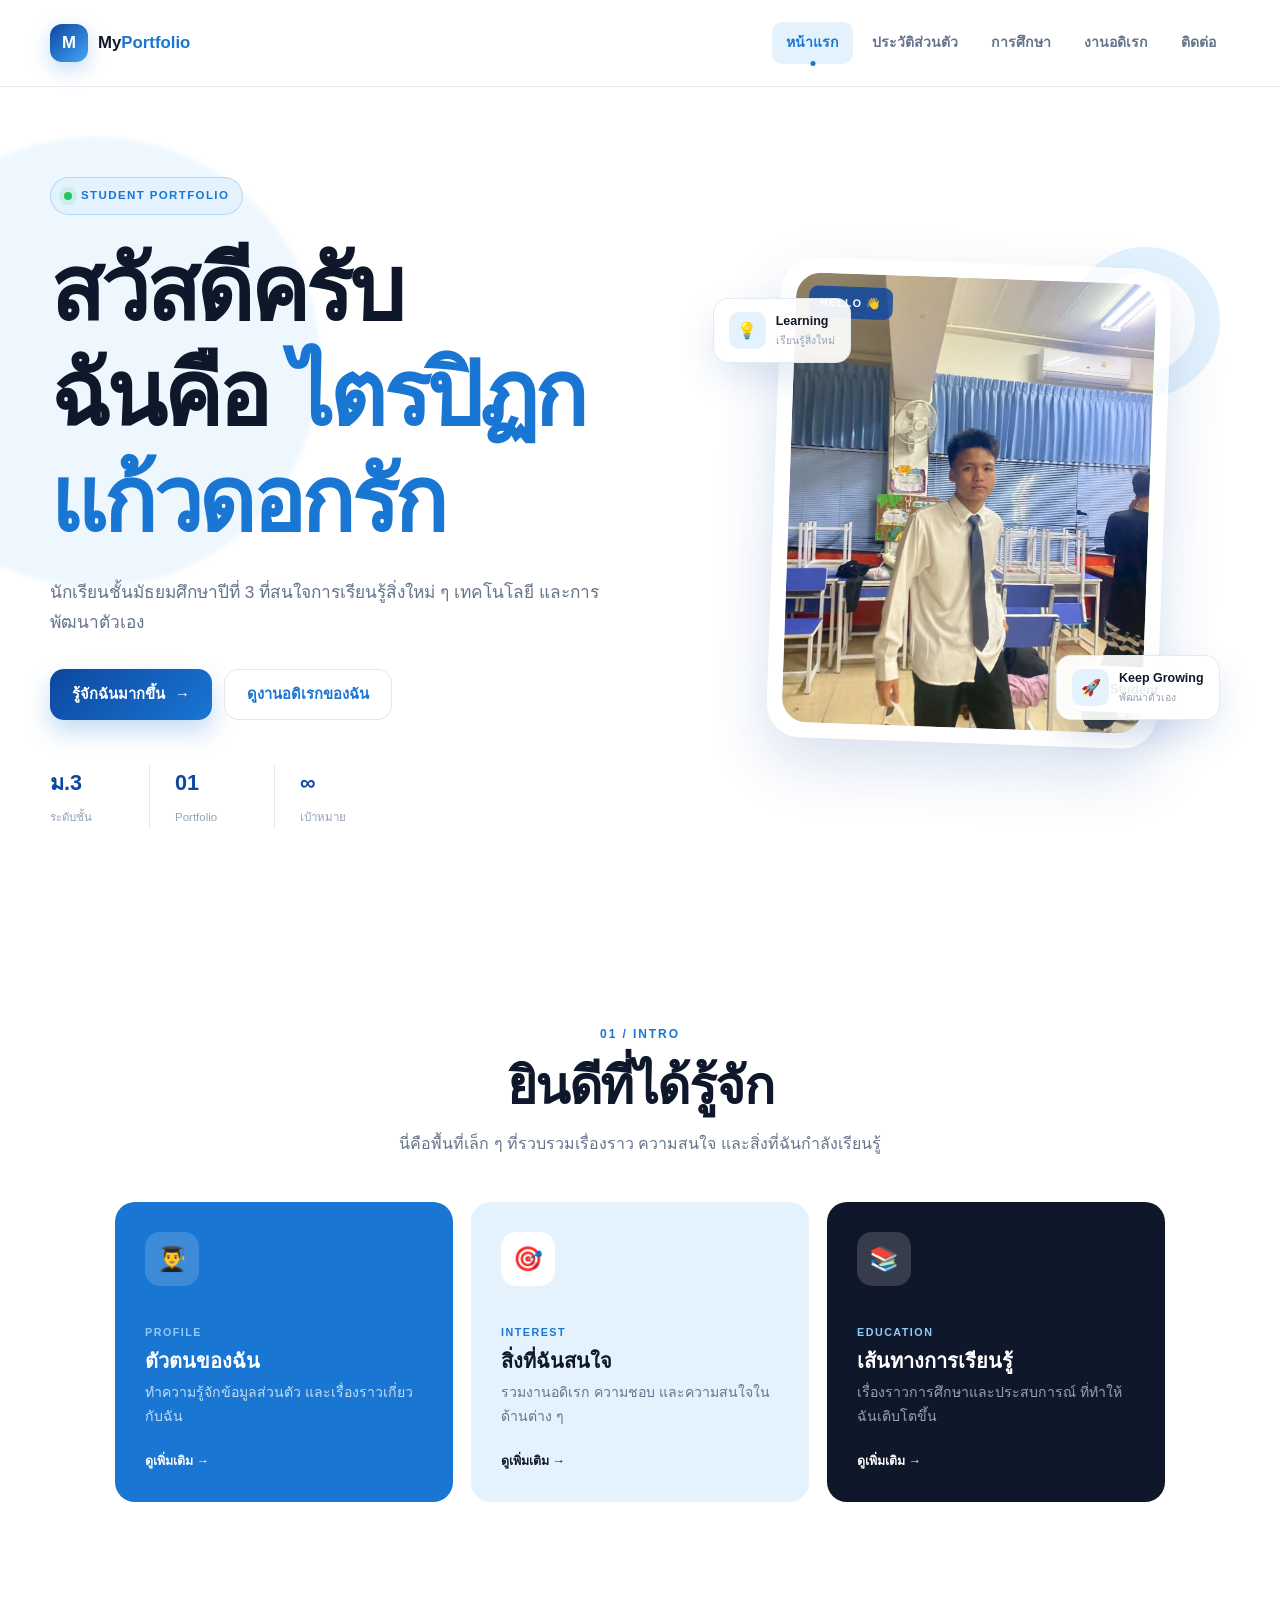
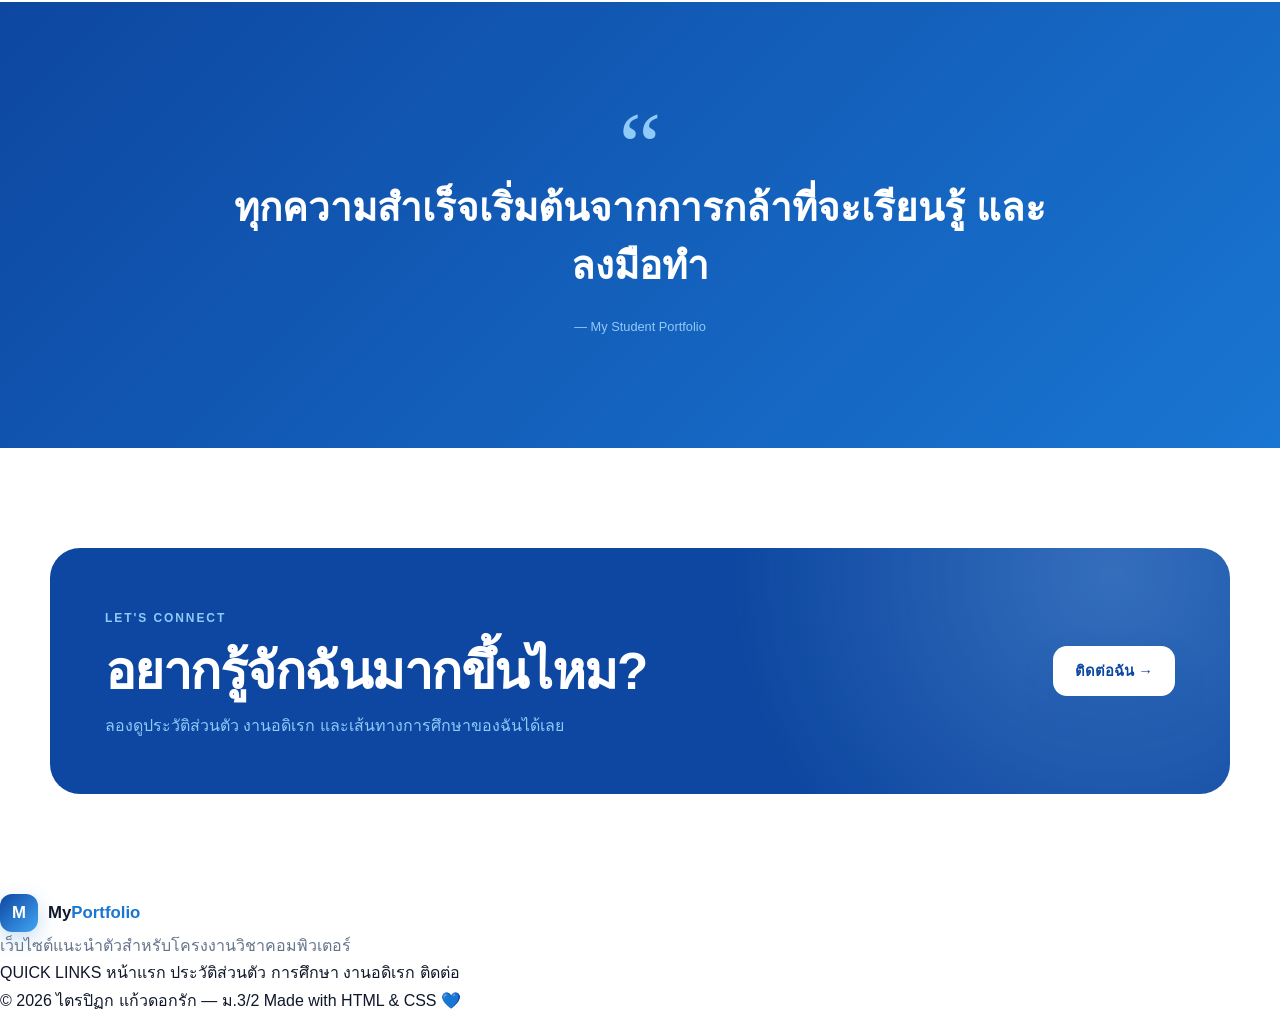
==== commit a962d0c5: "Update index.html" ====
--- a/index.html
+++ b/index.html
@@ -85,7 +85,7 @@
                     <div class="profile-label">HELLO 👋</div>
 
                     <img
-                        src="https://placehold.co/520x620/E3F2FD/0D47A1?text=PROFILE"
+                        src="data:imags=[data-uri]"
                         alt="รูปโปรไฟล์ของฉัน"
                     >
 
